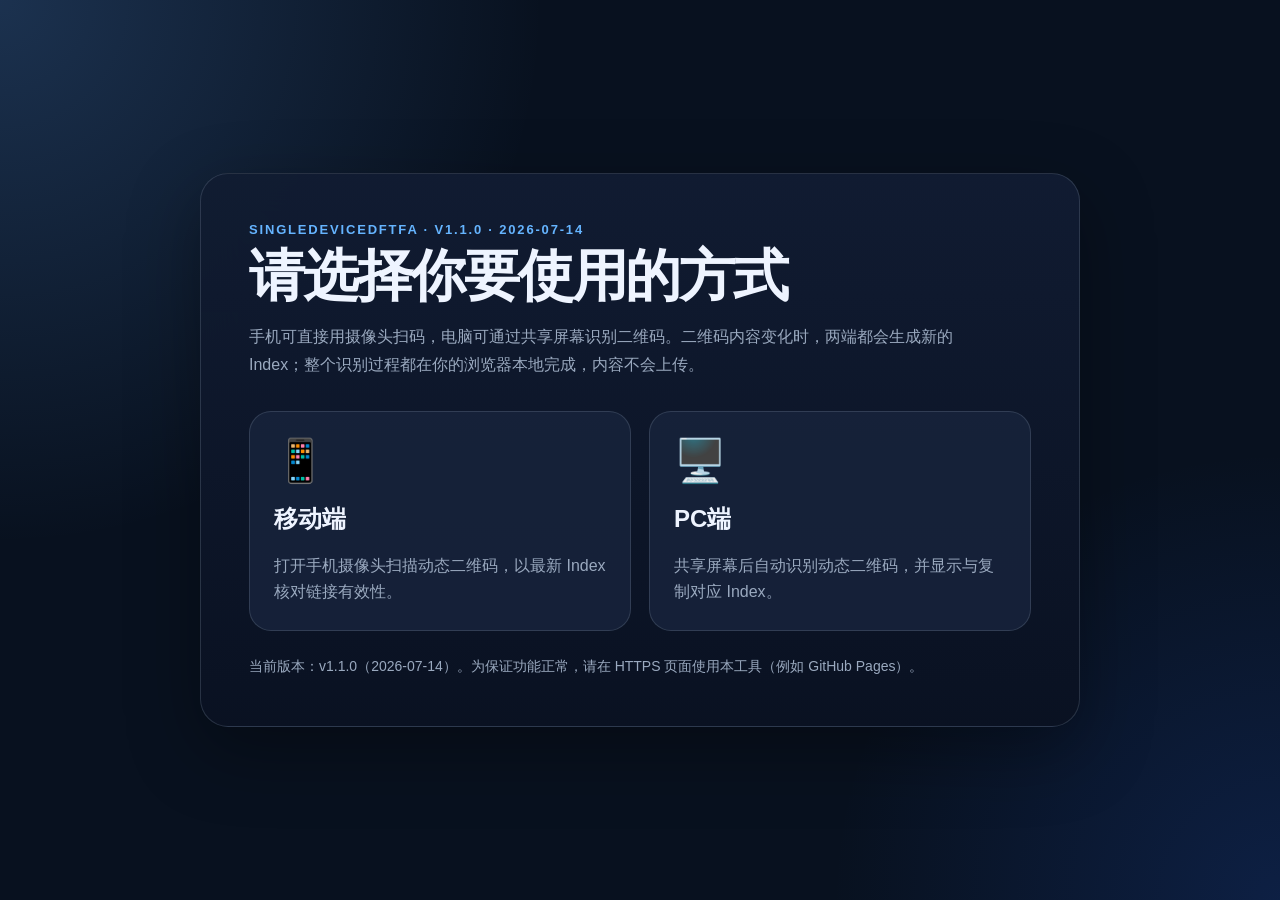
==== index.html @ 82884488 "Show release version on landing page" ====
<!doctype html>
<html lang="zh-CN">
<head>
  <meta charset="utf-8" />
  <meta name="viewport" content="width=device-width, initial-scale=1" />
  <meta name="application-version" content="1.1.0" />
  <title>singledeviceDFTFA</title>
  <link rel="stylesheet" href="./assets/styles.css" />
</head>
<body>
  <main class="page-shell landing">
    <section class="hero-card">
      <p class="eyebrow">singledeviceDFTFA · v1.1.0 · 2026-07-14</p>
      <h1>请选择你要使用的方式</h1>
      <p class="lead">手机可直接用摄像头扫码，电脑可通过共享屏幕识别二维码。二维码内容变化时，两端都会生成新的 Index；整个识别过程都在你的浏览器本地完成，内容不会上传。</p>

      <div class="choice-grid" aria-label="选择设备类型">
        <a class="choice-card" href="./mobile.html">
          <span class="choice-icon">📱</span>
          <span class="choice-title">移动端</span>
          <span class="choice-text">打开手机摄像头扫描动态二维码，以最新 Index 核对链接有效性。</span>
        </a>
        <a class="choice-card" href="./pc.html">
          <span class="choice-icon">🖥️</span>
          <span class="choice-title">PC端</span>
          <span class="choice-text">共享屏幕后自动识别动态二维码，并显示与复制对应 Index。</span>
        </a>
      </div>

      <p class="note">当前版本：v1.1.0（2026-07-14）。为保证功能正常，请在 HTTPS 页面使用本工具（例如 GitHub Pages）。</p>
    </section>
  </main>
</body>
</html>
---- assets/styles.css ----
:root {
  --bg: #08111f;
  --card: #101b30;
  --card-2: #18243c;
  --text: #eef4ff;
  --muted: #9aa9bf;
  --line: rgba(148, 163, 184, 0.22);
  --line-strong: rgba(148, 163, 184, 0.38);
  --accent: #65b4ff;
  --accent-strong: #2778f2;
  --accent-soft: rgba(96, 165, 250, 0.14);
  --success: #34d399;
  --warning: #fbbf24;
  --error: #fb7185;
  --shadow: 0 24px 70px rgba(0, 0, 0, 0.34);
}

* { box-sizing: border-box; }

html { color-scheme: dark; }

body {
  margin: 0;
  min-height: 100vh;
  min-height: 100svh;
  color: var(--text);
  font-family: -apple-system, BlinkMacSystemFont, "Segoe UI", "PingFang SC", "Microsoft YaHei", sans-serif;
  background:
    radial-gradient(circle at top left, rgba(96, 165, 250, 0.22), transparent 34rem),
    radial-gradient(circle at bottom right, rgba(37, 99, 235, 0.18), transparent 28rem),
    var(--bg);
}

button,
textarea { font: inherit; }

button,
a { -webkit-tap-highlight-color: transparent; }

.page-shell {
  width: min(1040px, calc(100vw - 32px));
  min-height: 100vh;
  min-height: 100svh;
  margin: 0 auto;
  display: grid;
  place-items: center;
  padding: 32px 0;
}

.hero-card,
.tool-card {
  width: 100%;
  background: linear-gradient(180deg, rgba(17, 28, 50, 0.97), rgba(10, 18, 34, 0.96));
  border: 1px solid var(--line);
  border-radius: 28px;
  box-shadow: var(--shadow);
  padding: clamp(24px, 4vw, 48px);
  backdrop-filter: blur(22px);
}

.hero-card { max-width: 880px; }
.tool-card { max-width: 920px; }

.top-nav { margin-bottom: 18px; }
.top-nav a {
  display: inline-flex;
  min-height: 40px;
  align-items: center;
  color: var(--muted);
  text-decoration: none;
  font-size: 14px;
}
.top-nav a:hover { color: var(--text); }

.eyebrow {
  margin: 0 0 10px;
  color: var(--accent);
  font-size: 13px;
  letter-spacing: 0.14em;
  text-transform: uppercase;
  font-weight: 750;
}

h1 {
  margin: 0;
  font-size: clamp(32px, 5vw, 56px);
  line-height: 1.05;
  letter-spacing: -0.04em;
}

.lead {
  margin: 18px 0 0;
  max-width: 760px;
  color: var(--muted);
  line-height: 1.72;
  font-size: 16px;
}

.choice-grid {
  margin-top: 32px;
  display: grid;
  grid-template-columns: repeat(2, minmax(0, 1fr));
  gap: 18px;
}

.choice-card {
  min-height: 220px;
  display: flex;
  flex-direction: column;
  justify-content: space-between;
  gap: 14px;
  padding: 24px;
  border-radius: 22px;
  background: rgba(24, 36, 60, 0.86);
  border: 1px solid var(--line);
  color: var(--text);
  text-decoration: none;
  transition: transform 160ms ease, border-color 160ms ease, background 160ms ease;
}

.choice-card:hover {
  transform: translateY(-3px);
  border-color: rgba(96, 165, 250, 0.7);
  background: rgba(30, 45, 76, 0.96);
}

.choice-icon { font-size: 42px; }
.choice-title { font-size: 24px; font-weight: 800; }
.choice-text { color: var(--muted); line-height: 1.65; }

.note {
  margin: 24px 0 0;
  color: var(--muted);
  font-size: 14px;
  line-height: 1.7;
}

.scanner-frame {
  position: relative;
  margin-top: 28px;
  width: 100%;
  aspect-ratio: 4 / 3;
  overflow: hidden;
  border: 1px solid var(--line);
  border-radius: 24px;
  background: #020617;
  isolation: isolate;
}

.scanner-frame.wide { aspect-ratio: 16 / 9; }

video {
  width: 100%;
  height: 100%;
  object-fit: contain;
  display: block;
  background: #020617;
}

.scan-mask {
  pointer-events: none;
  position: absolute;
  inset: 10%;
  border: 2px solid rgba(96, 165, 250, 0.82);
  border-radius: 20px;
  box-shadow: 0 0 0 999px rgba(2, 6, 23, 0.20);
  transition: border-color 180ms ease, box-shadow 180ms ease;
}

.controls {
  margin-top: 20px;
  display: flex;
  flex-wrap: wrap;
  gap: 12px;
}

button {
  min-height: 48px;
  border: 1px solid transparent;
  border-radius: 14px;
  padding: 13px 18px;
  background: var(--accent-strong);
  color: white;
  font-weight: 760;
  cursor: pointer;
  min-width: 140px;
  transition: transform 140ms ease, filter 140ms ease, opacity 140ms ease;
}

button:hover:not(:disabled) { filter: brightness(1.08); }
button:active:not(:disabled) { transform: scale(0.985); }

button.secondary {
  background: rgba(148, 163, 184, 0.13);
  border-color: var(--line);
  color: var(--text);
}

button:disabled {
  opacity: 0.42;
  cursor: not-allowed;
}

.result-panel {
  margin-top: 24px;
  padding: 18px;
  border-radius: 20px;
  background: rgba(24, 36, 60, 0.58);
  border: 1px solid var(--line);
}

label {
  display: block;
  margin-bottom: 10px;
  font-size: 14px;
  color: var(--muted);
}

textarea {
  width: 100%;
  min-height: 92px;
  resize: vertical;
  border: 1px solid var(--line);
  border-radius: 14px;
  padding: 14px;
  background: rgba(2, 6, 23, 0.54);
  color: var(--text);
  font: 15px/1.6 ui-monospace, SFMono-Regular, Menlo, Monaco, Consolas, monospace;
  outline: none;
}

textarea:focus { border-color: rgba(96, 165, 250, 0.7); }

.status {
  margin: 12px 0 14px;
  color: var(--muted);
  line-height: 1.6;
  font-size: 14px;
}

.status[data-type="success"] { color: var(--success); }
.status[data-type="warning"] { color: var(--warning); }
.status[data-type="error"] { color: var(--error); }

/* Mobile scanner */
.mobile-page {
  width: min(1180px, calc(100vw - 24px));
  align-items: start;
  padding-top: max(12px, env(safe-area-inset-top));
  padding-bottom: max(12px, env(safe-area-inset-bottom));
}

.mobile-tool-card {
  max-width: 1120px;
  padding: clamp(18px, 3vw, 34px);
}

.tool-header {
  display: grid;
  grid-template-columns: minmax(110px, auto) minmax(0, 1fr);
  gap: 20px;
  align-items: start;
}

.tool-header .top-nav { margin: 0; }
.tool-header h1 { font-size: clamp(28px, 4.2vw, 46px); }
.tool-header .lead { margin-top: 12px; max-width: 800px; }

.scanner-workspace {
  margin-top: 24px;
  display: grid;
  grid-template-columns: minmax(0, 1fr) minmax(280px, 360px);
  gap: clamp(16px, 3vw, 28px);
  align-items: start;
}

.scanner-column { min-width: 0; }

.camera-frame {
  width: min(100%, 560px);
  max-height: min(56svh, 440px);
  margin: 0 auto;
  aspect-ratio: 4 / 3;
  border-radius: 22px;
}

.camera-frame video { object-fit: cover; }

.camera-frame .scan-mask {
  inset: 12%;
  border-radius: 18px;
}

.scanner-hud {
  position: absolute;
  z-index: 3;
  inset: 12px 12px auto;
  display: flex;
  justify-content: space-between;
  gap: 10px;
  align-items: center;
}

.camera-state,
.preview-index {
  display: inline-flex;
  align-items: center;
  min-height: 32px;
  padding: 6px 10px;
  border: 1px solid rgba(255, 255, 255, 0.16);
  border-radius: 999px;
  background: rgba(2, 6, 23, 0.72);
  color: rgba(255, 255, 255, 0.92);
  font-size: 12px;
  font-weight: 720;
  letter-spacing: 0.02em;
  backdrop-filter: blur(12px);
}

.camera-state::before {
  content: "";
  width: 7px;
  height: 7px;
  margin-right: 7px;
  border-radius: 50%;
  background: var(--muted);
}

.camera-frame.is-scanning .camera-state::before {
  background: var(--success);
  box-shadow: 0 0 0 5px rgba(52, 211, 153, 0.14);
}

.preview-index {
  font-family: ui-monospace, SFMono-Regular, Menlo, Monaco, Consolas, monospace;
  color: white;
  background: rgba(24, 119, 242, 0.82);
  border-color: rgba(147, 197, 253, 0.42);
}

.scan-update-flash {
  pointer-events: none;
  position: absolute;
  z-index: 2;
  inset: 0;
  opacity: 0;
  background: radial-gradient(circle at center, rgba(52, 211, 153, 0.24), transparent 58%);
}

.scan-update-flash.is-visible { animation: update-flash 900ms ease-out; }

.camera-frame.has-update .scan-mask {
  border-color: var(--success);
  box-shadow: 0 0 0 999px rgba(2, 6, 23, 0.16), 0 0 28px rgba(52, 211, 153, 0.42);
}

.compact-controls {
  width: min(100%, 560px);
  margin: 12px auto 0;
  display: grid;
  grid-template-columns: repeat(2, minmax(0, 1fr));
}

.compact-controls button { width: 100%; min-width: 0; }

.result-column {
  margin: 0;
  position: sticky;
  top: max(12px, env(safe-area-inset-top));
  padding: 18px;
}

.result-heading {
  display: flex;
  justify-content: space-between;
  gap: 12px;
  align-items: flex-start;
  margin-bottom: 14px;
}

.result-kicker {
  margin: 0 0 5px;
  color: var(--muted);
  font-size: 12px;
  letter-spacing: 0.08em;
  text-transform: uppercase;
}

.result-heading h2 {
  margin: 0;
  font-size: 24px;
  letter-spacing: -0.02em;
}

.result-time {
  color: var(--muted);
  font-size: 12px;
  white-space: nowrap;
}

.update-notice {
  margin-bottom: 14px;
  padding: 11px 12px;
  border: 1px solid var(--line);
  border-radius: 12px;
  background: rgba(2, 6, 23, 0.38);
  color: var(--muted);
  font-size: 13px;
  font-weight: 700;
}

.update-notice[data-state="waiting"] {
  border-color: rgba(96, 165, 250, 0.28);
  color: var(--accent);
}

.update-notice[data-state="updated"] {
  border-color: rgba(52, 211, 153, 0.44);
  background: rgba(52, 211, 153, 0.11);
  color: var(--success);
  animation: notice-pop 500ms ease-out;
}

.result-column textarea {
  min-height: 132px;
  resize: none;
}

.result-column > button { width: 100%; }

@keyframes update-flash {
  0% { opacity: 0; }
  18% { opacity: 1; }
  100% { opacity: 0; }
}

@keyframes notice-pop {
  0% { transform: translateY(-4px); opacity: 0.4; }
  100% { transform: translateY(0); opacity: 1; }
}

@media (max-width: 820px) {
  .mobile-page { width: min(100% - 16px, 760px); }
  .mobile-tool-card { border-radius: 22px; }
  .tool-header { grid-template-columns: 1fr; gap: 4px; }
  .tool-header .top-nav { margin-bottom: 6px; }
  .tool-header .lead { font-size: 14px; line-height: 1.55; }
  .scanner-workspace { margin-top: 18px; grid-template-columns: 1fr; gap: 16px; }
  .camera-frame { width: min(100%, 500px); max-height: min(45svh, 360px); }
  .result-column { position: static; width: min(100%, 500px); margin: 0 auto; }
}

@media (max-width: 720px) {
  .page-shell { width: min(100% - 20px, 1040px); padding: 10px 0; }
  .hero-card, .tool-card { border-radius: 22px; padding: 22px; }
  .choice-grid { grid-template-columns: 1fr; }
  .choice-card { min-height: 180px; }
  .scanner-frame:not(.camera-frame), .scanner-frame.wide { aspect-ratio: 3 / 4; }
  .controls:not(.compact-controls) button { width: 100%; }

  .mobile-page {
    width: 100%;
    padding-left: max(8px, env(safe-area-inset-left));
    padding-right: max(8px, env(safe-area-inset-right));
  }
  .mobile-tool-card { padding: 16px; }
  .tool-header h1 { font-size: clamp(26px, 8vw, 36px); }
  .camera-frame {
    width: min(100%, 430px);
    max-height: min(42svh, 330px);
    aspect-ratio: 4 / 3;
  }
  .camera-frame .scan-mask { inset: 10%; }
}

@media (max-width: 430px) {
  .mobile-tool-card { border-radius: 18px; padding: 14px; }
  .tool-header .lead { margin-top: 10px; }
  .scanner-workspace { margin-top: 14px; }
  .camera-frame { max-height: min(39svh, 280px); }
  .scanner-hud { inset: 8px 8px auto; }
  .camera-state { max-width: 54%; white-space: nowrap; overflow: hidden; text-overflow: ellipsis; }
  .preview-index { padding-inline: 9px; }
  .compact-controls { gap: 8px; }
  .compact-controls button { min-height: 44px; padding-inline: 10px; }
  .result-column { padding: 14px; }
  .result-column textarea { min-height: 104px; }
}

@media (orientation: landscape) and (max-height: 560px) {
  .mobile-page { padding-block: 6px; }
  .mobile-tool-card { padding: 12px 14px; }
  .tool-header .lead { display: none; }
  .scanner-workspace {
    margin-top: 10px;
    grid-template-columns: minmax(0, 1fr) minmax(260px, 34vw);
    gap: 12px;
  }
  .camera-frame { max-height: calc(100svh - 150px); }
  .compact-controls { margin-top: 8px; }
  .result-column { position: static; max-height: calc(100svh - 86px); overflow: auto; }
}

@media (prefers-reduced-motion: reduce) {
  *, *::before, *::after {
    animation-duration: 0.01ms !important;
    animation-iteration-count: 1 !important;
    scroll-behavior: auto !important;
    transition-duration: 0.01ms !important;
  }
}
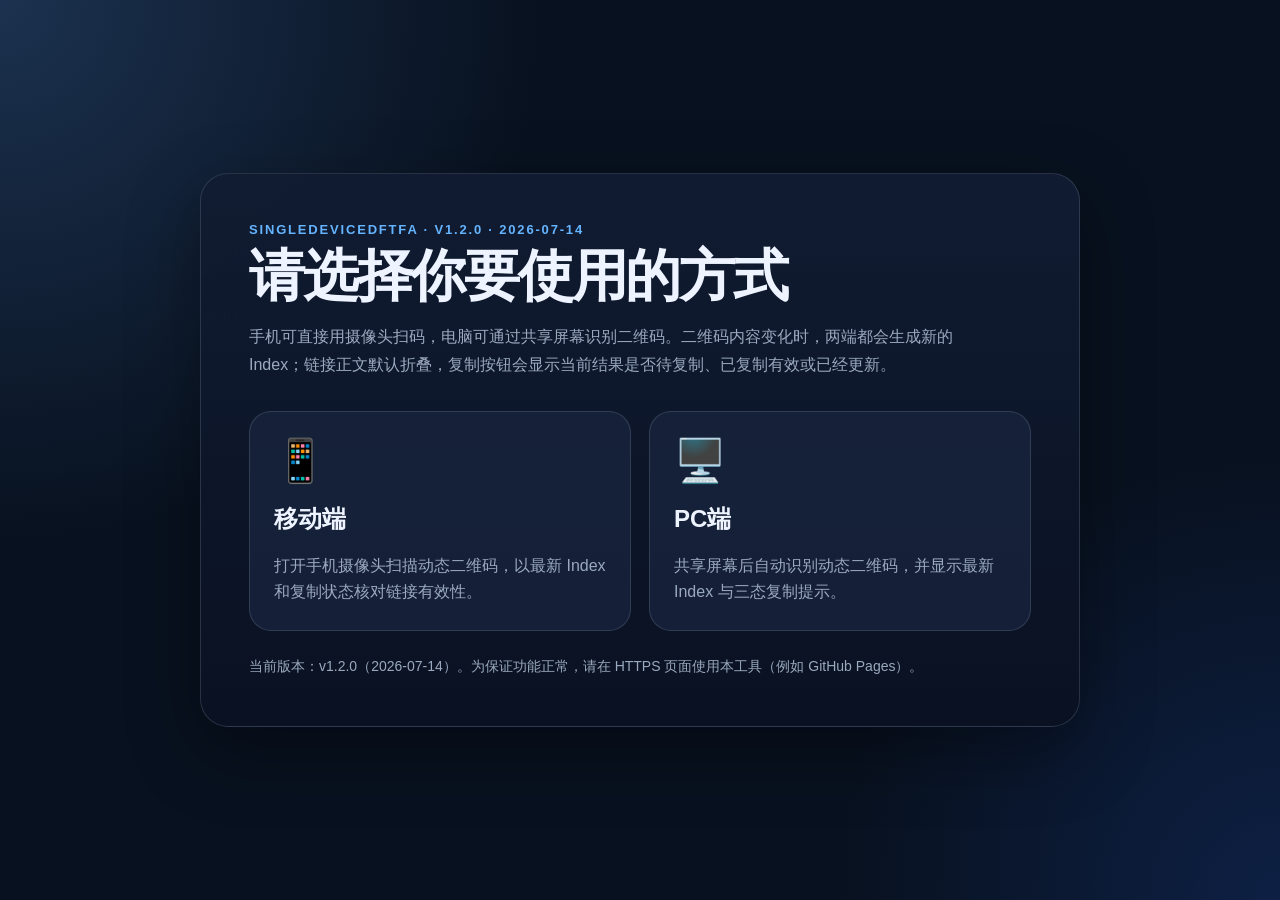
==== commit 86f2bcef: "Bump visible release version to v1.2.0" ====
--- a/index.html
+++ b/index.html
@@ -3,31 +3,31 @@
 <head>
   <meta charset="utf-8" />
   <meta name="viewport" content="width=device-width, initial-scale=1" />
-  <meta name="application-version" content="1.1.0" />
+  <meta name="application-version" content="1.2.0" />
   <title>singledeviceDFTFA</title>
   <link rel="stylesheet" href="./assets/styles.css" />
 </head>
 <body>
   <main class="page-shell landing">
     <section class="hero-card">
-      <p class="eyebrow">singledeviceDFTFA · v1.1.0 · 2026-07-14</p>
+      <p class="eyebrow">singledeviceDFTFA · v1.2.0 · 2026-07-14</p>
       <h1>请选择你要使用的方式</h1>
-      <p class="lead">手机可直接用摄像头扫码，电脑可通过共享屏幕识别二维码。二维码内容变化时，两端都会生成新的 Index；整个识别过程都在你的浏览器本地完成，内容不会上传。</p>
+      <p class="lead">手机可直接用摄像头扫码，电脑可通过共享屏幕识别二维码。二维码内容变化时，两端都会生成新的 Index；链接正文默认折叠，复制按钮会显示当前结果是否待复制、已复制有效或已经更新。</p>
 
       <div class="choice-grid" aria-label="选择设备类型">
         <a class="choice-card" href="./mobile.html">
           <span class="choice-icon">📱</span>
           <span class="choice-title">移动端</span>
-          <span class="choice-text">打开手机摄像头扫描动态二维码，以最新 Index 核对链接有效性。</span>
+          <span class="choice-text">打开手机摄像头扫描动态二维码，以最新 Index 和复制状态核对链接有效性。</span>
         </a>
         <a class="choice-card" href="./pc.html">
           <span class="choice-icon">🖥️</span>
           <span class="choice-title">PC端</span>
-          <span class="choice-text">共享屏幕后自动识别动态二维码，并显示与复制对应 Index。</span>
+          <span class="choice-text">共享屏幕后自动识别动态二维码，并显示最新 Index 与三态复制提示。</span>
         </a>
       </div>
 
-      <p class="note">当前版本：v1.1.0（2026-07-14）。为保证功能正常，请在 HTTPS 页面使用本工具（例如 GitHub Pages）。</p>
+      <p class="note">当前版本：v1.2.0（2026-07-14）。为保证功能正常，请在 HTTPS 页面使用本工具（例如 GitHub Pages）。</p>
     </section>
   </main>
 </body>
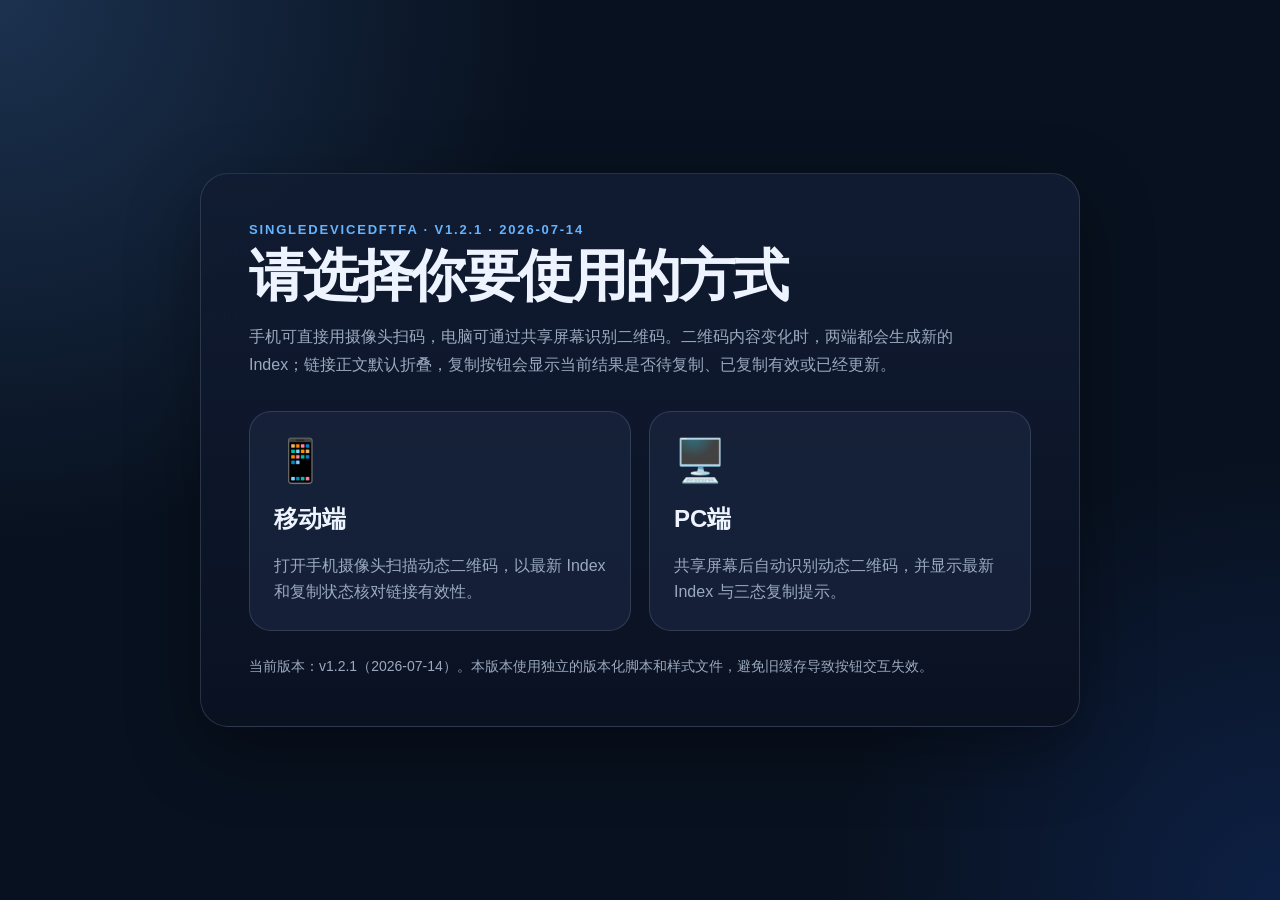
==== commit ead86ee0: "Bump visible release to v1.2.1" ====
--- a/index.html
+++ b/index.html
@@ -3,14 +3,14 @@
 <head>
   <meta charset="utf-8" />
   <meta name="viewport" content="width=device-width, initial-scale=1" />
-  <meta name="application-version" content="1.2.0" />
+  <meta name="application-version" content="1.2.1" />
   <title>singledeviceDFTFA</title>
-  <link rel="stylesheet" href="./assets/styles.css" />
+  <link rel="stylesheet" href="./assets/styles.css?v=1.2.1" />
 </head>
 <body>
   <main class="page-shell landing">
     <section class="hero-card">
-      <p class="eyebrow">singledeviceDFTFA · v1.2.0 · 2026-07-14</p>
+      <p class="eyebrow">singledeviceDFTFA · v1.2.1 · 2026-07-14</p>
       <h1>请选择你要使用的方式</h1>
       <p class="lead">手机可直接用摄像头扫码，电脑可通过共享屏幕识别二维码。二维码内容变化时，两端都会生成新的 Index；链接正文默认折叠，复制按钮会显示当前结果是否待复制、已复制有效或已经更新。</p>
 
@@ -27,7 +27,7 @@
         </a>
       </div>
 
-      <p class="note">当前版本：v1.2.0（2026-07-14）。为保证功能正常，请在 HTTPS 页面使用本工具（例如 GitHub Pages）。</p>
+      <p class="note">当前版本：v1.2.1（2026-07-14）。本版本使用独立的版本化脚本和样式文件，避免旧缓存导致按钮交互失效。</p>
     </section>
   </main>
 </body>
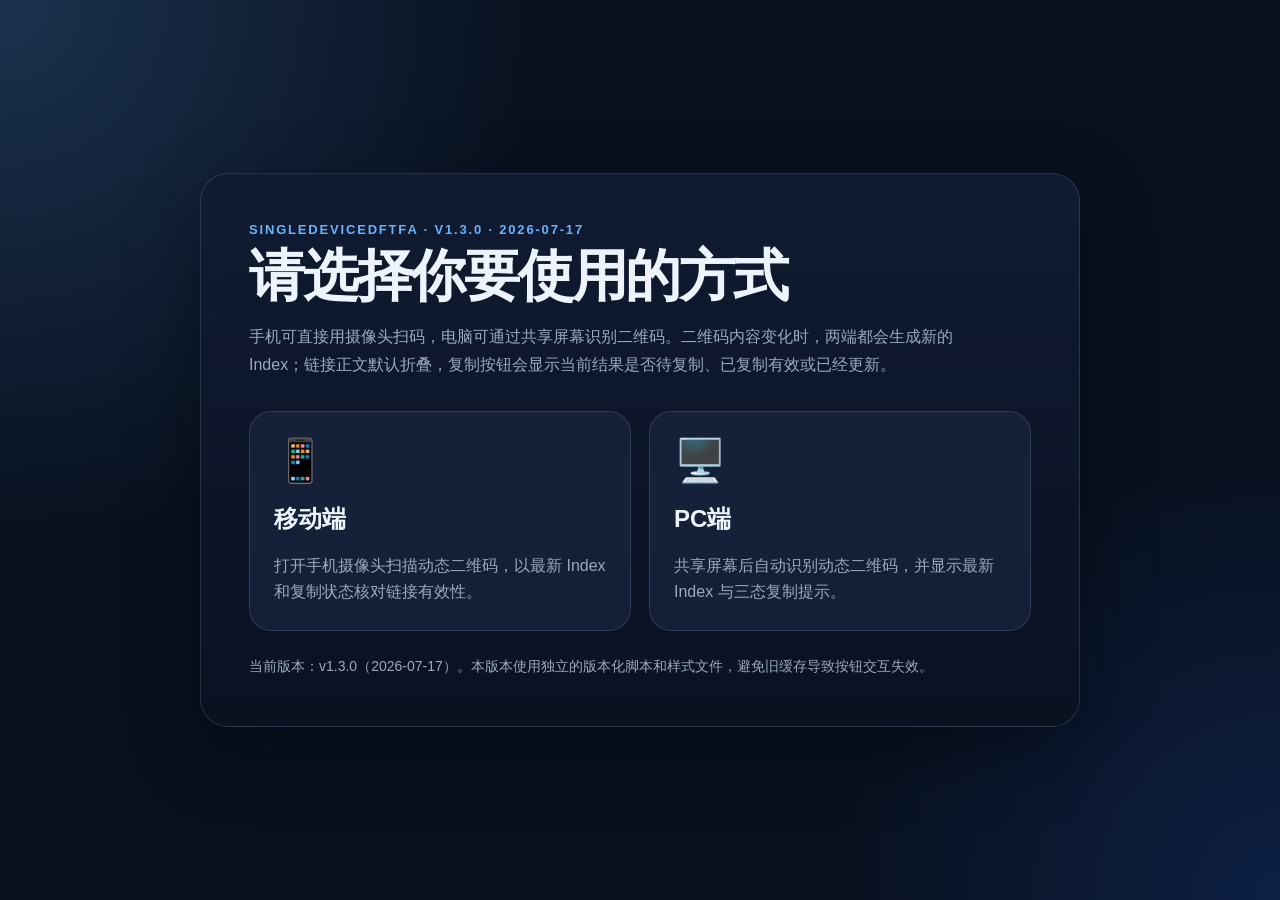
==== commit b054237b: "Add centralized semantic versioning" ====
--- a/index.html
+++ b/index.html
@@ -3,14 +3,15 @@
 <head>
   <meta charset="utf-8" />
   <meta name="viewport" content="width=device-width, initial-scale=1" />
-  <meta name="application-version" content="1.2.1" />
+  <meta name="application-version" content="" />
   <title>singledeviceDFTFA</title>
-  <link rel="stylesheet" href="./assets/styles.css?v=1.2.1" />
+  <link rel="stylesheet" href="./assets/styles.css?v=1.3.0" />
+  <script src="./assets/app-version.js?v=1.3.0" defer></script>
 </head>
 <body>
   <main class="page-shell landing">
     <section class="hero-card">
-      <p class="eyebrow">singledeviceDFTFA · v1.2.1 · 2026-07-14</p>
+      <p class="eyebrow">singledeviceDFTFA · <span data-app-version></span> · <time data-app-release-date></time></p>
       <h1>请选择你要使用的方式</h1>
       <p class="lead">手机可直接用摄像头扫码，电脑可通过共享屏幕识别二维码。二维码内容变化时，两端都会生成新的 Index；链接正文默认折叠，复制按钮会显示当前结果是否待复制、已复制有效或已经更新。</p>
 
@@ -27,7 +28,7 @@
         </a>
       </div>
 
-      <p class="note">当前版本：v1.2.1（2026-07-14）。本版本使用独立的版本化脚本和样式文件，避免旧缓存导致按钮交互失效。</p>
+      <p class="note">当前版本：<span data-app-version></span>（<time data-app-release-date></time>）。本版本使用独立的版本化脚本和样式文件，避免旧缓存导致按钮交互失效。</p>
     </section>
   </main>
 </body>
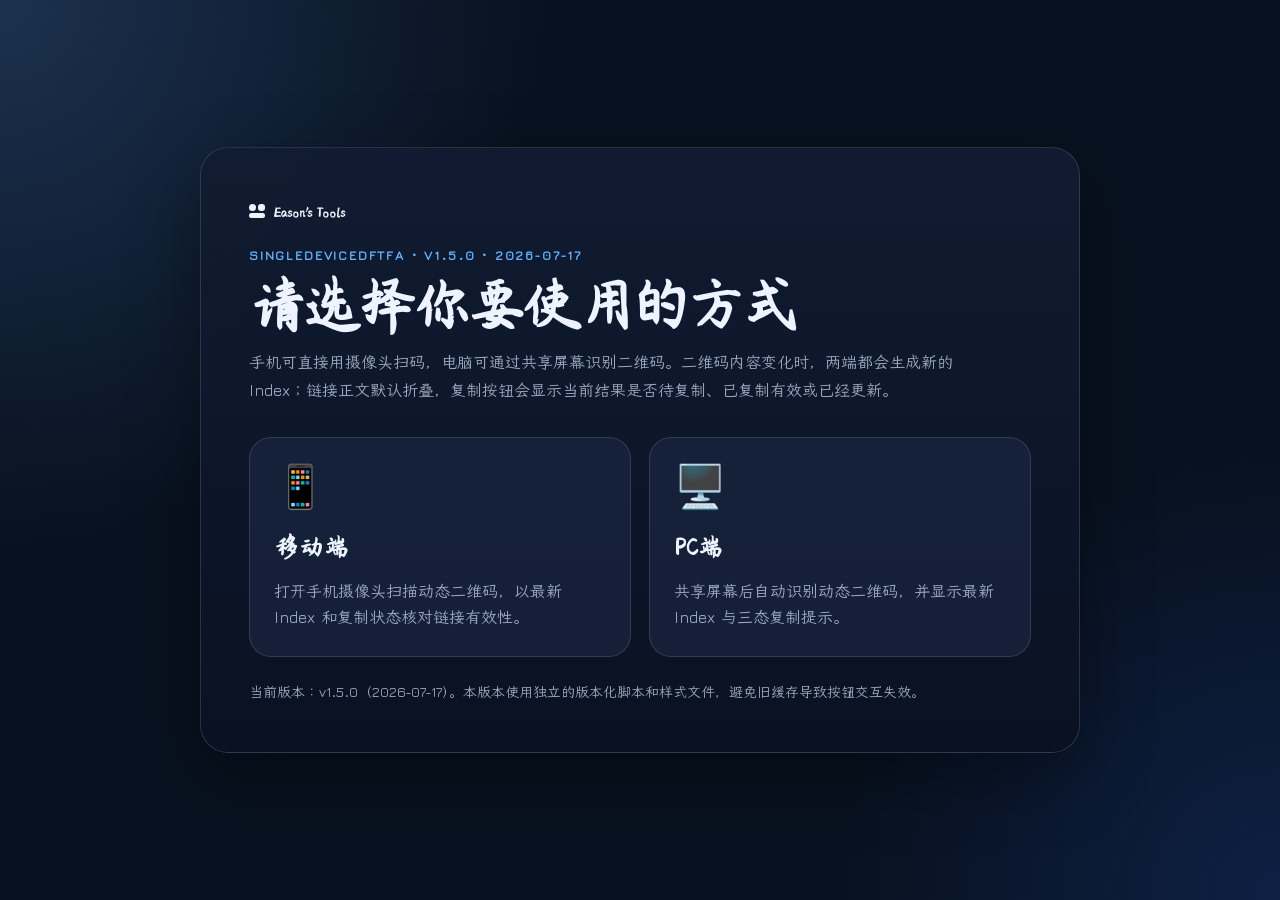
==== commit 748ea187: "Add portal navigation and fonts" ====
--- a/index.html
+++ b/index.html
@@ -5,12 +5,16 @@
   <meta name="viewport" content="width=device-width, initial-scale=1" />
   <meta name="application-version" content="" />
   <title>singledeviceDFTFA</title>
-  <link rel="stylesheet" href="./assets/styles.css?v=1.3.0" />
-  <script src="./assets/app-version.js?v=1.3.0" defer></script>
+  <link rel="stylesheet" href="./assets/styles.css?v=1.5.0" />
+  <script src="./assets/app-version.js?v=1.5.0" defer></script>
 </head>
 <body>
   <main class="page-shell landing">
     <section class="hero-card">
+      <a class="portal-link portal-link-landing" href="https://easonxavier.github.io/" aria-label="返回 Eason's Tools 门户">
+        <span class="portal-mark" aria-hidden="true"><span></span><span></span><span></span></span>
+        <span>Eason's Tools</span>
+      </a>
       <p class="eyebrow">singledeviceDFTFA · <span data-app-version></span> · <time data-app-release-date></time></p>
       <h1>请选择你要使用的方式</h1>
       <p class="lead">手机可直接用摄像头扫码，电脑可通过共享屏幕识别二维码。二维码内容变化时，两端都会生成新的 Index；链接正文默认折叠，复制按钮会显示当前结果是否待复制、已复制有效或已经更新。</p>
--- a/assets/styles.css
+++ b/assets/styles.css
@@ -1,3 +1,15 @@
+@font-face {
+  font-family: "PortalKai";
+  src: url("./fonts/portal-kai.v1.3.0.woff2") format("woff2");
+  font-display: swap;
+}
+
+@font-face {
+  font-family: "PortalText";
+  src: url("./fonts/portal-text.v1.3.0.woff2") format("woff2");
+  font-display: swap;
+}
+
 :root {
   --bg: #08111f;
   --card: #101b30;
@@ -13,6 +25,8 @@
   --warning: #fbbf24;
   --error: #fb7185;
   --shadow: 0 24px 70px rgba(0, 0, 0, 0.34);
+  --app-emphasis-font: "PortalKai", "STKaiti", "KaiTi", serif;
+  --app-text-font: "PortalText", -apple-system, BlinkMacSystemFont, "Segoe UI", "PingFang SC", "Microsoft YaHei", sans-serif;
 }
 
 * { box-sizing: border-box; }
@@ -24,7 +38,7 @@
   min-height: 100vh;
   min-height: 100svh;
   color: var(--text);
-  font-family: -apple-system, BlinkMacSystemFont, "Segoe UI", "PingFang SC", "Microsoft YaHei", sans-serif;
+  font-family: var(--app-text-font);
   background:
     radial-gradient(circle at top left, rgba(96, 165, 250, 0.22), transparent 34rem),
     radial-gradient(circle at bottom right, rgba(37, 99, 235, 0.18), transparent 28rem),
@@ -61,7 +75,20 @@
 .hero-card { max-width: 880px; }
 .tool-card { max-width: 920px; }
 
-.top-nav { margin-bottom: 18px; }
+.top-nav {
+  display: flex;
+  align-items: center;
+  justify-content: space-between;
+  gap: 12px;
+  margin-bottom: 18px;
+}
+.top-nav-links {
+  display: inline-flex;
+  min-width: 0;
+  align-items: center;
+  flex-wrap: wrap;
+  gap: 14px;
+}
 .top-nav a {
   display: inline-flex;
   min-height: 40px;
@@ -71,6 +98,55 @@
   font-size: 14px;
 }
 .top-nav a:hover { color: var(--text); }
+
+.portal-link {
+  display: inline-flex;
+  min-width: 0;
+  align-items: center;
+  gap: 8px;
+  color: var(--text);
+  font-family: var(--app-emphasis-font);
+  font-size: 14px;
+  font-weight: 650;
+  line-height: 1;
+  text-decoration: none;
+  white-space: nowrap;
+}
+
+.portal-link:hover { color: var(--accent); }
+
+.top-nav .portal-link { color: var(--text); }
+
+.top-nav .portal-link:hover { color: var(--accent); }
+
+.portal-link-landing { margin-bottom: 28px; }
+
+.portal-mark {
+  display: grid;
+  width: 16px;
+  height: 16px;
+  flex: 0 0 auto;
+  grid-template-columns: repeat(2, 7px);
+  grid-template-rows: repeat(2, 7px);
+  gap: 2px;
+}
+
+.portal-mark span {
+  display: block;
+  border-radius: 50%;
+  background: currentColor;
+}
+
+.portal-mark span:nth-child(2) { border-radius: 3px; }
+
+.portal-mark span:nth-child(3) {
+  width: 16px;
+  height: 5px;
+  grid-column: 1 / 3;
+  border-radius: 999px;
+}
+
+.tool-home-link { white-space: nowrap; }
 
 .eyebrow {
   margin: 0 0 10px;
@@ -82,6 +158,7 @@
 }
 
 h1 {
+  font-family: var(--app-emphasis-font);
   margin: 0;
   font-size: clamp(32px, 5vw, 56px);
   line-height: 1.05;
@@ -125,7 +202,11 @@
 }
 
 .choice-icon { font-size: 42px; }
-.choice-title { font-size: 24px; font-weight: 800; }
+.choice-title {
+  font-family: var(--app-emphasis-font);
+  font-size: 24px;
+  font-weight: 800;
+}
 .choice-text { color: var(--muted); line-height: 1.65; }
 
 .note {
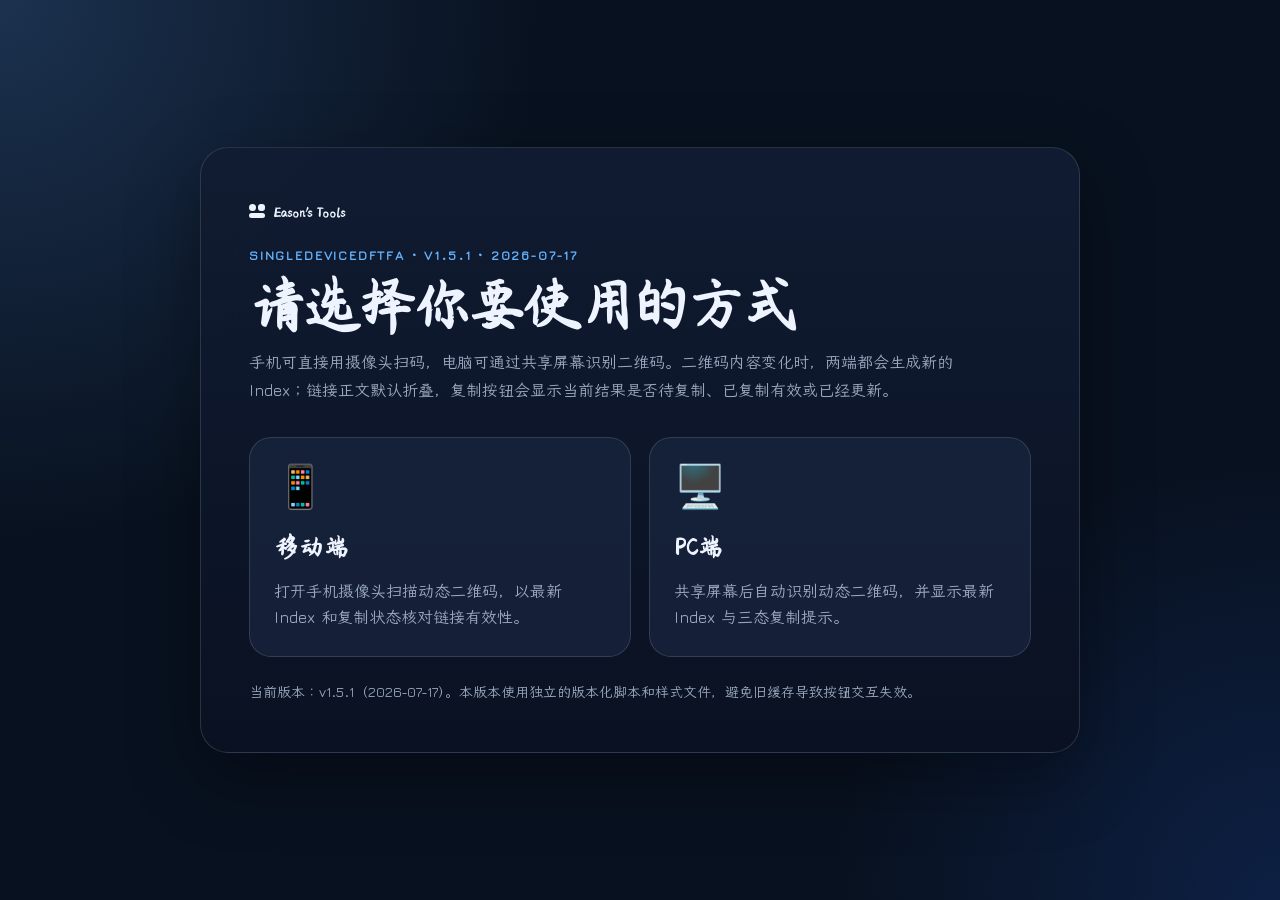
==== commit 270d0e53: "Fix scanner page typography" ====
--- a/index.html
+++ b/index.html
@@ -5,8 +5,8 @@
   <meta name="viewport" content="width=device-width, initial-scale=1" />
   <meta name="application-version" content="" />
   <title>singledeviceDFTFA</title>
-  <link rel="stylesheet" href="./assets/styles.css?v=1.5.0" />
-  <script src="./assets/app-version.js?v=1.5.0" defer></script>
+  <link rel="stylesheet" href="./assets/styles.css?v=1.5.1" />
+  <script src="./assets/app-version.js?v=1.5.1" defer></script>
 </head>
 <body>
   <main class="page-shell landing">
--- a/assets/styles.css
+++ b/assets/styles.css
@@ -344,7 +344,12 @@
 }
 
 .tool-header .top-nav { margin: 0; }
-.tool-header h1 { font-size: clamp(28px, 4.2vw, 46px); }
+.tool-header h1 {
+  font-family: var(--app-text-font);
+  font-size: clamp(28px, 4.2vw, 46px);
+  font-weight: 750;
+  letter-spacing: -0.02em;
+}
 .tool-header .lead { margin-top: 12px; max-width: 800px; }
 
 .scanner-workspace {
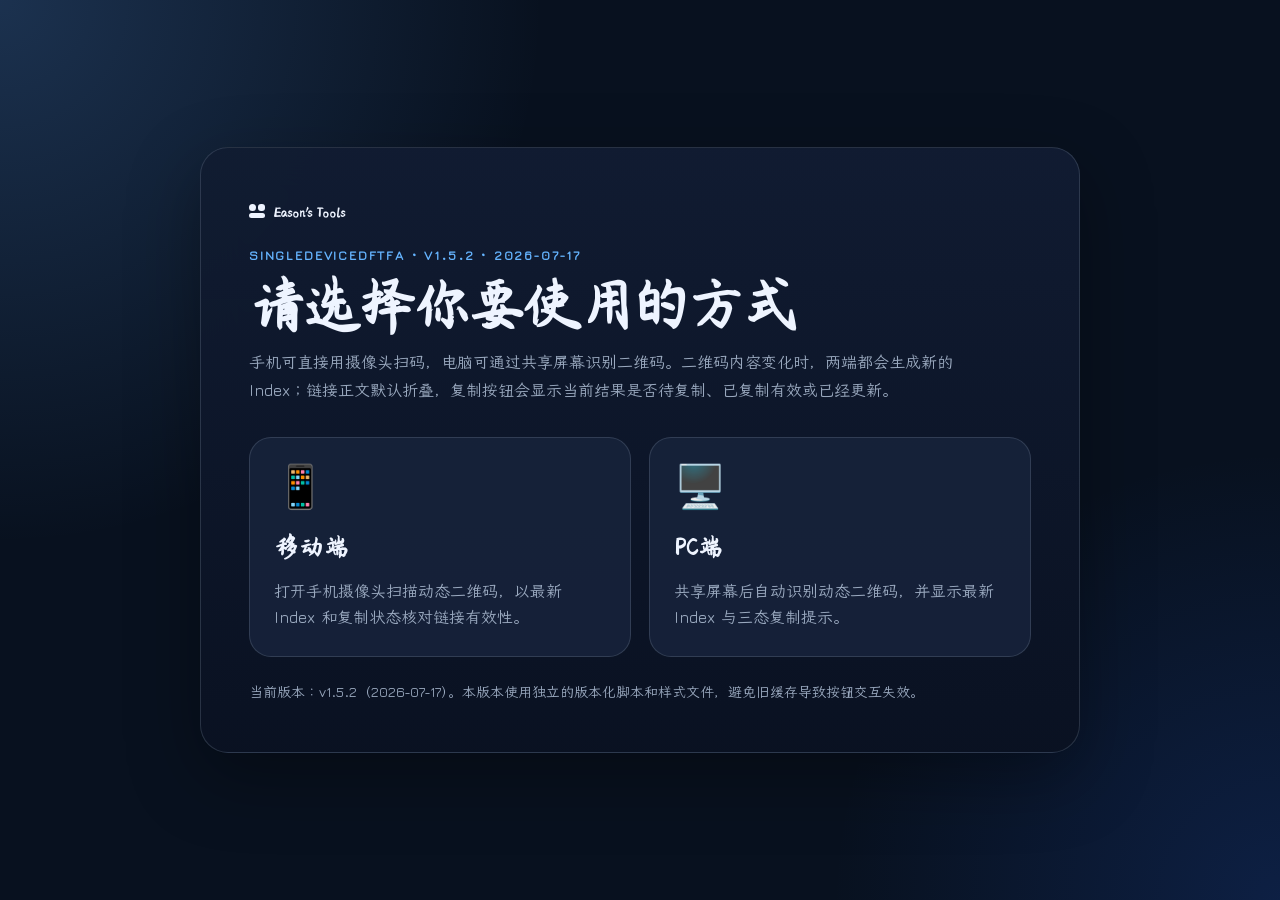
==== commit c68318f4: "Refresh v1.5.2 entry asset URLs" ====
--- a/index.html
+++ b/index.html
@@ -5,8 +5,8 @@
   <meta name="viewport" content="width=device-width, initial-scale=1" />
   <meta name="application-version" content="" />
   <title>singledeviceDFTFA</title>
-  <link rel="stylesheet" href="./assets/styles.css?v=1.5.1" />
-  <script src="./assets/app-version.js?v=1.5.1" defer></script>
+  <link rel="stylesheet" href="./assets/styles.css?v=1.5.2" />
+  <script src="./assets/app-version.js?v=1.5.2" defer></script>
 </head>
 <body>
   <main class="page-shell landing">
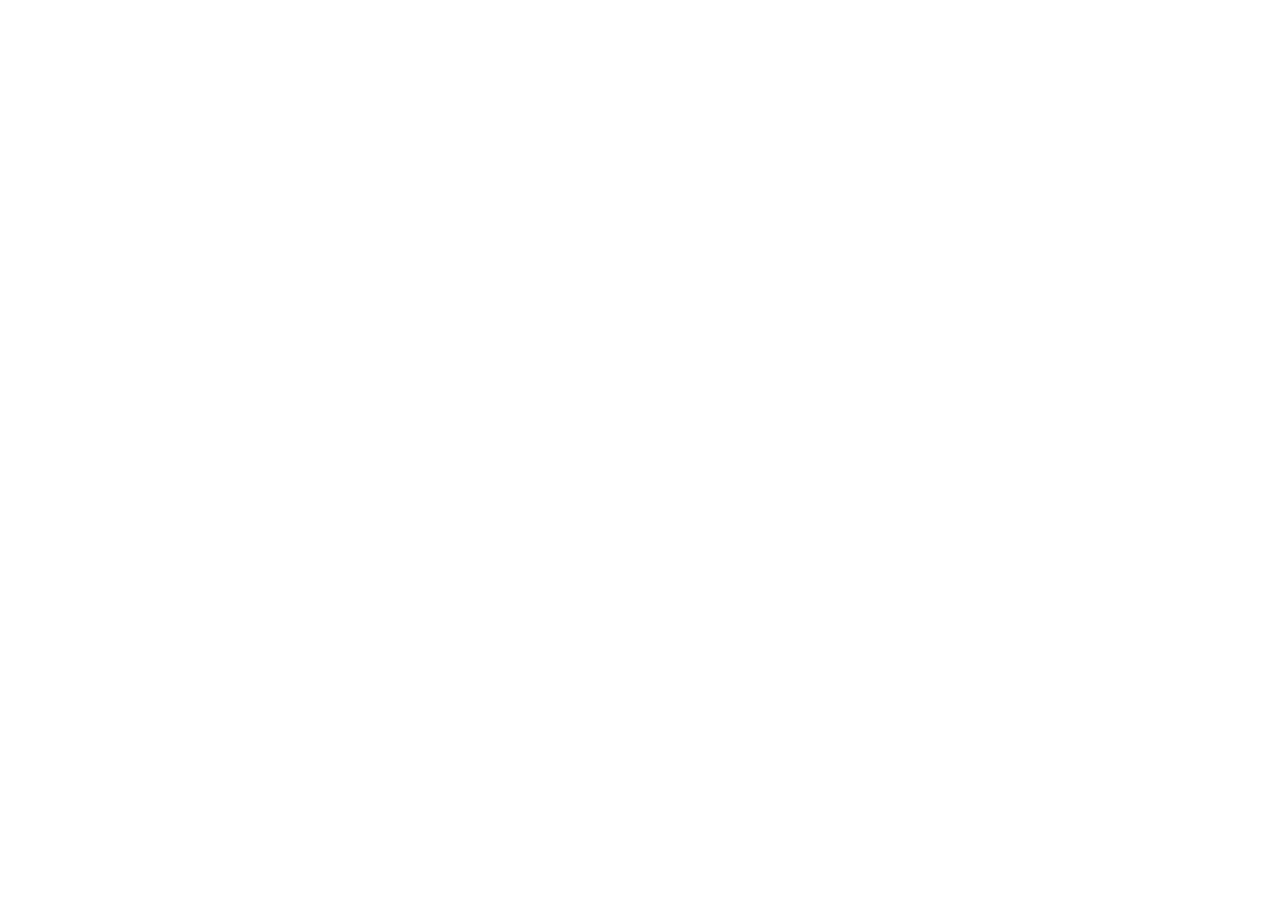
==== commit 7df4d8d4: "Force secure origin from tool landing page" ====
--- a/index.html
+++ b/index.html
@@ -5,13 +5,14 @@
   <meta name="viewport" content="width=device-width, initial-scale=1" />
   <meta name="application-version" content="" />
   <title>singledeviceDFTFA</title>
-  <link rel="stylesheet" href="./assets/styles.css?v=1.5.2" />
-  <script src="./assets/app-version.js?v=1.5.2" defer></script>
+  <link rel="stylesheet" href="./assets/styles.css?v=1.5.3" />
+  <script src="./assets/app-version.js?v=1.5.3" defer></script>
+  <script src="./assets/capture-context.v1.5.3.js" defer></script>
 </head>
 <body>
   <main class="page-shell landing">
     <section class="hero-card">
-      <a class="portal-link portal-link-landing" href="https://easonxavier.github.io/" aria-label="返回 Eason's Tools 门户">
+      <a class="portal-link portal-link-landing" href="https://easonx.me/" aria-label="返回 Eason's Tools 门户">
         <span class="portal-mark" aria-hidden="true"><span></span><span></span><span></span></span>
         <span>Eason's Tools</span>
       </a>
@@ -32,7 +33,7 @@
         </a>
       </div>
 
-      <p class="note">当前版本：<span data-app-version></span>（<time data-app-release-date></time>）。本版本使用独立的版本化脚本和样式文件，避免旧缓存导致按钮交互失效。</p>
+      <p class="note">当前版本：<span data-app-version></span>（<time data-app-release-date></time>）。公开域名会自动切换到 HTTPS，以满足摄像头、屏幕共享和剪贴板 API 的安全上下文要求。</p>
     </section>
   </main>
 </body>
